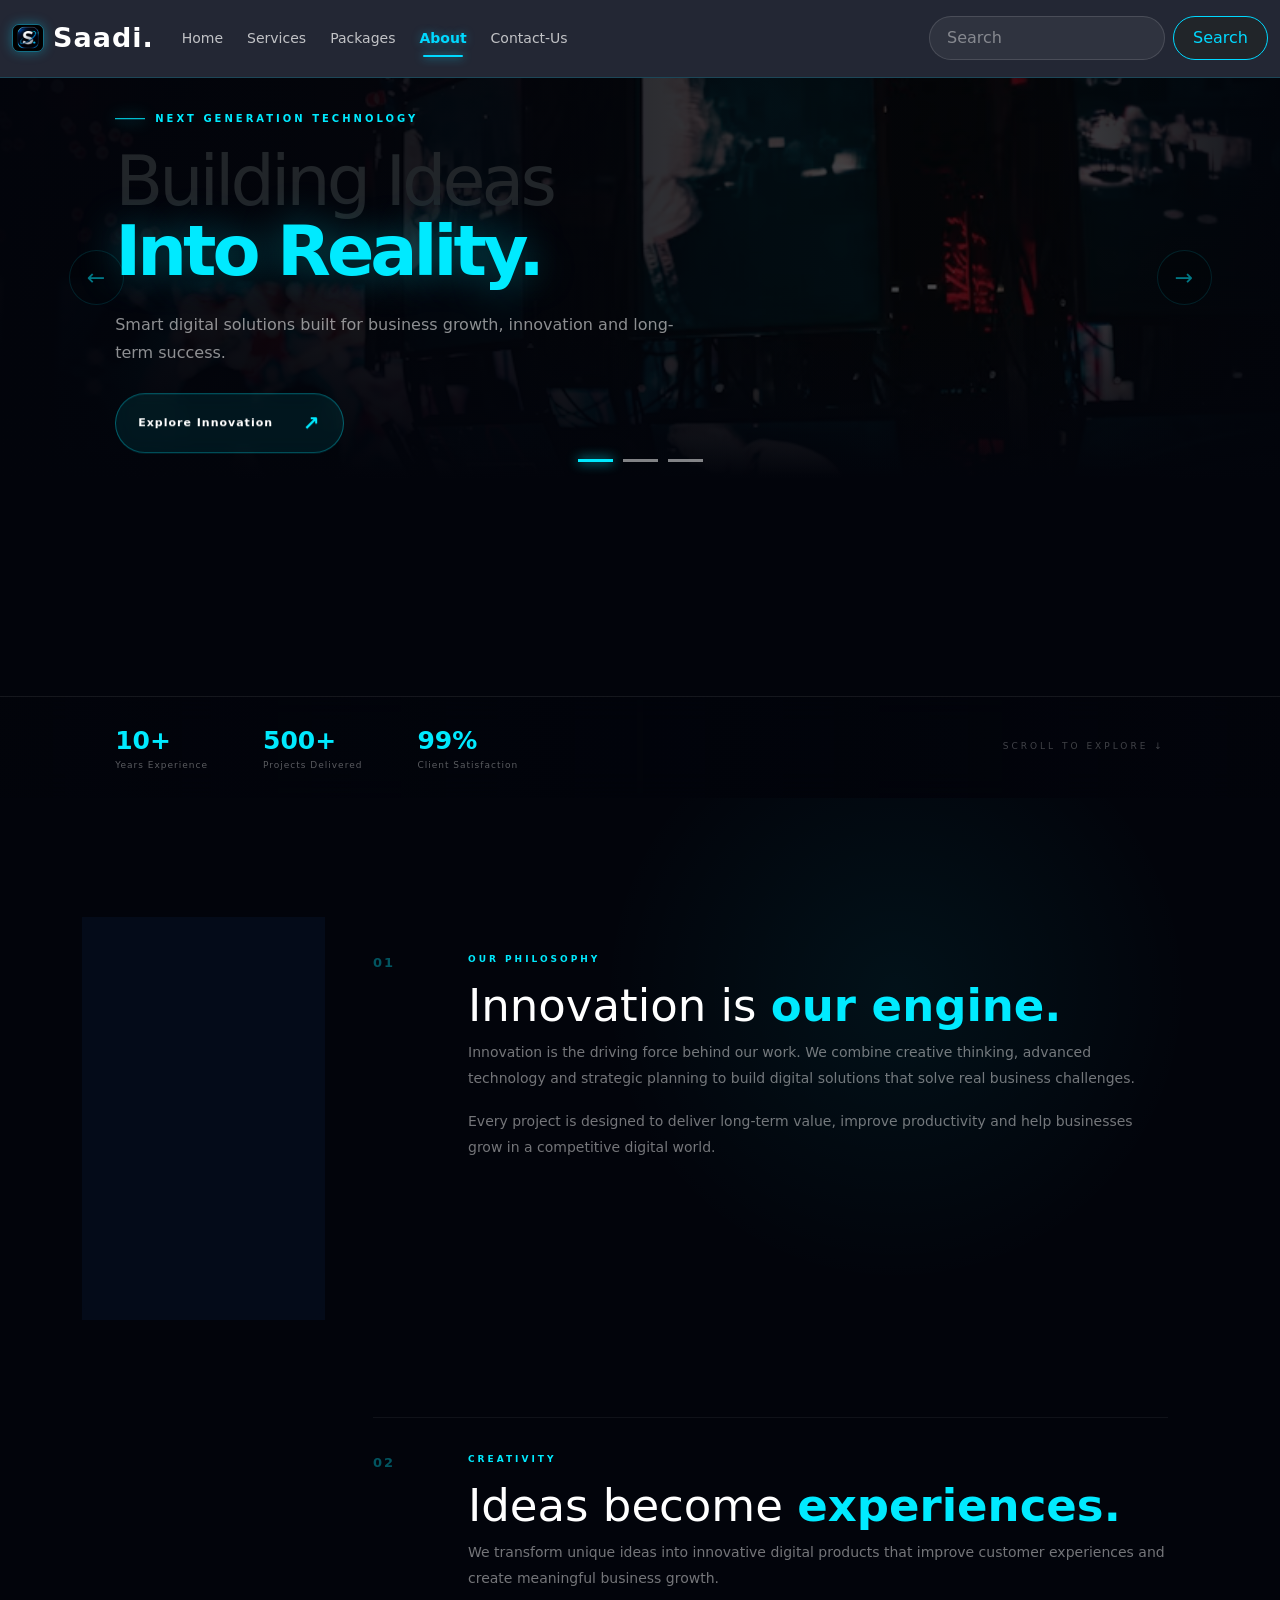
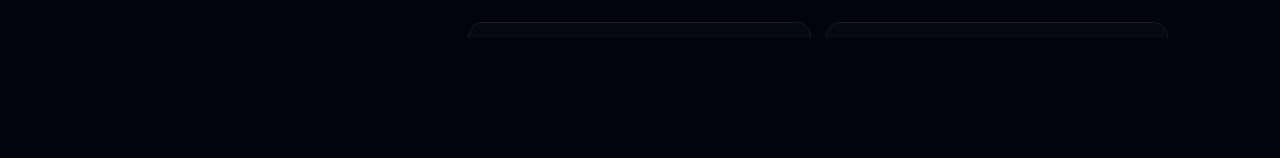
==== about.html @ c5bcc692 "Saadi101" ====
<!DOCTYPE html>
<html lang="en">

<head>
    <meta charset="UTF-8">
    <meta name="viewport" content="width=device-width, initial-scale=1.0">

    <title>SF | Innovation</title>

    <link href="https://cdn.jsdelivr.net/npm/bootstrap@5.0.2/dist/css/bootstrap.min.css"
        rel="stylesheet">

    <link rel="stylesheet" href="style.css">
    <link rel="stylesheet" href="about.css">
    <link rel="stylesheet" href="nav.css">
</head>

<body>

    <nav class="navbar navbar-expand-lg navbar-dark bg-primary">

    <div class="container-fluid">

        <a class="navbar-brand" href="#">
            <img src="images/S.Logo.png" width="30" height="24" alt="">
            Saadi.
        </a>

        <button
            class="navbar-toggler"
            type="button"
            data-bs-toggle="collapse"
            data-bs-target="#navbarSupportedContent">

            <span class="navbar-toggler-icon"></span>

        </button>


        <div class="collapse navbar-collapse"
             id="navbarSupportedContent">

            <ul class="navbar-nav me-auto mb-2 mb-lg-0">

                <li class="nav-item">
                    <a class="nav-link" href="index.html">
                        Home
                    </a>
                </li>

                <li class="nav-item">
                    <a class="nav-link" href="services.html">
                        Services
                    </a>
                </li>

                <li class="nav-item">
                    <a class="nav-link " href="Pakages.html">
                        Packages
                    </a>
                </li>
                  <li class="nav-item " >
            <a class="nav-link active " href="about.html" tabindex="-1">About</a>
                   </li>
                <li class="nav-item">
                    <a class="nav-link" href="contact.html">
                        Contact-Us
                    </a>
                </li>

            </ul>


            <form class="d-flex">

                <input
                    class="form-control me-2"
                    type="search"
                    placeholder="Search">

                <button
                    class="btn btn-outline-success bg-dark"
                    type="submit">

                    Search

                </button>

            </form>

        </div>

    </div>

</nav>
    <!-- ================= HERO CAROUSEL ================= -->

    <section class="advanced-hero">

        <div id="heroCarousel"
            class="carousel slide"
            data-bs-ride="carousel"
            data-bs-interval="5000">

            <!-- Indicators -->

            <div class="carousel-indicators">

                <button type="button"
                    data-bs-target="#heroCarousel"
                    data-bs-slide-to="0"
                    class="active"></button>

                <button type="button"
                    data-bs-target="#heroCarousel"
                    data-bs-slide-to="1"></button>

                <button type="button"
                    data-bs-target="#heroCarousel"
                    data-bs-slide-to="2"></button>

            </div>


            <div class="carousel-inner">

                <!-- SLIDE 1 -->

                <div class="carousel-item active">

                    <img src="card images/9.jpg"
                        class="hero-image"
                        alt="Innovation">

                    <div class="hero-overlay"></div>

                    <div class="hero-content">

                        <div class="hero-tag">
                            <span></span>
                            NEXT GENERATION TECHNOLOGY
                        </div>

                        <h1>
                            Building Ideas
                            <strong>Into Reality.</strong>
                        </h1>

                        <p>
                            Smart digital solutions built for business
                            growth, innovation and long-term success.
                        </p>

                        <a href="#innovation"
                            class="hero-button">
                            Explore Innovation
                            <span>↗</span>
                        </a>

                    </div>

                </div>


                <!-- SLIDE 2 -->

                <div class="carousel-item">

                    <img src="card images/8.jpg"
                        class="hero-image"
                        alt="Artificial Intelligence">

                    <div class="hero-overlay"></div>

                    <div class="hero-content">

                        <div class="hero-tag">
                            <span></span>
                            INTELLIGENT SYSTEMS
                        </div>

                        <h1>
                            Intelligence
                            <strong>Without Limits.</strong>
                        </h1>

                        <p>
                            Powerful AI systems that automate tasks,
                            improve decisions and transform businesses.
                        </p>

                        <a href="services.html"
                            class="hero-button">
                            Discover AI
                            <span>↗</span>
                        </a>

                    </div>

                </div>


                <!-- SLIDE 3 -->

                <div class="carousel-item">

                    <img src="card images/7.jpg"
                        class="hero-image"
                        alt="Software Development">

                    <div class="hero-overlay"></div>

                    <div class="hero-content">

                        <div class="hero-tag">
                            <span></span>
                            SOFTWARE ENGINEERING
                        </div>

                        <h1>
                            Technology
                            <strong>That Scales.</strong>
                        </h1>

                        <p>
                            Modern, secure and scalable software
                            engineered for ambitious businesses.
                        </p>

                        <a href="packages.html"
                            class="hero-button">
                            View Solutions
                            <span>↗</span>
                        </a>

                    </div>

                </div>

            </div>


            <!-- Controls -->

            <button class="carousel-control-prev"
                type="button"
                data-bs-target="#heroCarousel"
                data-bs-slide="prev">

                <span class="custom-arrow">
                    ←
                </span>

            </button>

            <button class="carousel-control-next"
                type="button"
                data-bs-target="#heroCarousel"
                data-bs-slide="next">

                <span class="custom-arrow">
                    →
                </span>

            </button>

        </div>


        <!-- Hero bottom stats -->

        <div class="hero-stats">

            <div>
                <strong>10+</strong>
                <span>Years Experience</span>
            </div>

            <div>
                <strong>500+</strong>
                <span>Projects Delivered</span>
            </div>

            <div>
                <strong>99%</strong>
                <span>Client Satisfaction</span>
            </div>

            <div class="scroll-text">
                SCROLL TO EXPLORE ↓
            </div>

        </div>

    </section>



    <!-- ================= MAIN CONTENT ================= -->

    <section class="innovation-section"
        id="innovation">

        <div class="container">

            <div class="row g-5">


                <!-- SIDEBAR -->

                <div class="col-lg-3">

                    <div class="innovation-sidebar"
                        id="navbar-example3">

                        <div class="sidebar-title">

                            <span>
                                Saadi. / EXPLORE
                            </span>

                            <h3>
                                Our Vision
                            </h3>

                        </div>


                        <nav class="nav flex-column">

                            <a class="nav-link active"
                                href="#item-1">

                                <span>01</span>
                                Innovation

                            </a>

                            <a class="nav-link"
                                href="#item-1-1">

                                <span>02</span>
                                Creative Solutions

                            </a>

                            <a class="nav-link"
                                href="#item-1-2">

                                <span>03</span>
                                Focused Development

                            </a>

                            <a class="nav-link"
                                href="#item-2">

                                <span>04</span>
                                AI & Technology

                            </a>

                            <a class="nav-link"
                                href="#item-3">

                                <span>05</span>
                                Our Approach

                            </a>

                        </nav>

                    </div>

                </div>


                <!-- CONTENT -->

                <div class="col-lg-9">

                    <div class="innovation-content"
                        data-bs-spy="scroll"
                        data-bs-target="#navbar-example3"
                        data-bs-offset="120"
                        tabindex="0">


                        <!-- ITEM 1 -->

                        <article class="content-block"
                            id="item-1">

                            <div class="content-number">
                                01
                            </div>

                            <div>

                                <div class="content-label">
                                    OUR PHILOSOPHY
                                </div>

                                <h2>
                                    Innovation is
                                    <span>our engine.</span>
                                </h2>

                                <p>
                                    Innovation is the driving force behind
                                    our work. We combine creative thinking,
                                    advanced technology and strategic
                                    planning to build digital solutions
                                    that solve real business challenges.
                                </p>

                                <p>
                                    Every project is designed to deliver
                                    long-term value, improve productivity
                                    and help businesses grow in a
                                    competitive digital world.
                                </p>

                            </div>

                        </article>


                        <!-- ITEM 1.1 -->

                        <article class="content-block"
                            id="item-1-1">

                            <div class="content-number">
                                02
                            </div>

                            <div>

                                <div class="content-label">
                                    CREATIVITY
                                </div>

                                <h2>
                                    Ideas become
                                    <span>experiences.</span>
                                </h2>

                                <p>
                                    We transform unique ideas into
                                    innovative digital products that
                                    improve customer experiences and
                                    create meaningful business growth.
                                </p>

                                <div class="feature-grid">

                                    <div class="feature-box">

                                        <span>✦</span>

                                        <h4>
                                            Creative Thinking
                                        </h4>

                                        <p>
                                            Fresh ideas designed around
                                            real-world problems.
                                        </p>

                                    </div>

                                    <div class="feature-box">

                                        <span>◈</span>

                                        <h4>
                                            User Focused
                                        </h4>

                                        <p>
                                            Experiences built around
                                            people and usability.
                                        </p>

                                    </div>

                                </div>

                            </div>

                        </article>


                        <!-- ITEM 1.2 -->

                        <article class="content-block"
                            id="item-1-2">

                            <div class="content-number">
                                03
                            </div>

                            <div>

                                <div class="content-label">
                                    ENGINEERING
                                </div>

                                <h2>
                                    Built for
                                    <span>tomorrow.</span>
                                </h2>

                                <p>
                                    Every solution we build is designed
                                    for scalability, performance and
                                    adaptability.
                                </p>

                                <div class="progress-item">

                                    <div>
                                        <span>Performance</span>
                                        <b>95%</b>
                                    </div>

                                    <div class="progress">
                                        <div style="width:95%"></div>
                                    </div>

                                </div>


                                <div class="progress-item">

                                    <div>
                                        <span>Scalability</span>
                                        <b>92%</b>
                                    </div>

                                    <div class="progress">
                                        <div style="width:92%"></div>
                                    </div>

                                </div>


                                <div class="progress-item">

                                    <div>
                                        <span>Reliability</span>
                                        <b>98%</b>
                                    </div>

                                    <div class="progress">
                                        <div style="width:98%"></div>
                                    </div>

                                </div>

                            </div>

                        </article>


                        <!-- ITEM 2 -->

                        <article class="content-block"
                            id="item-2">

                            <div class="content-number">
                                04
                            </div>

                            <div>

                                <div class="content-label">
                                    TECHNOLOGY
                                </div>

                                <h2>
                                    Intelligence
                                    <span>meets technology.</span>
                                </h2>

                                <p>
                                    From artificial intelligence and
                                    automation to modern cloud systems,
                                    we use technology to create smarter,
                                    faster and more efficient solutions.
                                </p>

                                <div class="tech-tags">

                                    <span>AI</span>
                                    <span>Machine Learning</span>
                                    <span>Cloud</span>
                                    <span>Automation</span>
                                    <span>Cyber Security</span>
                                    <span>Web</span>

                                </div>

                            </div>

                        </article>


                        <!-- ITEM 3 -->

                        <article class="content-block"
                            id="item-3">

                            <div class="content-number">
                                05
                            </div>

                            <div>

                                <div class="content-label">
                                    OUR APPROACH
                                </div>

                                <h2>
                                    Simple process.
                                    <span>Powerful results.</span>
                                </h2>

                                <p>
                                    We believe great technology should
                                    solve problems rather than create them.
                                    Our process keeps every project clear,
                                    focused and measurable.
                                </p>

                                <div class="process-grid">

                                    <div>
                                        <b>01</b>
                                        <h4>Discover</h4>
                                    </div>

                                    <div>
                                        <b>02</b>
                                        <h4>Design</h4>
                                    </div>

                                    <div>
                                        <b>03</b>
                                        <h4>Develop</h4>
                                    </div>

                                    <div>
                                        <b>04</b>
                                        <h4>Launch</h4>
                                    </div>

                                </div>

                            </div>

                        </article>

                    </div>

                </div>

            </div>

        </div>

    </section>



    <!-- BOOTSTRAP JS -->

    <script src="https://cdn.jsdelivr.net/npm/bootstrap@5.0.2/dist/js/bootstrap.bundle.min.js">
    </script>


    <script>

        const scrollSpy = new bootstrap.ScrollSpy(
            document.body,
            {
                target: '#navbar-example3',
                offset: 120
            }
        );

    </script>

</body>

</html>
---- style.css ----
.services {
    display: flex;
    flex-wrap: wrap;
    gap: 10px 20px;
    justify-content: space-evenly;
    margin-top: 20px;
    background-color: #050816;
}
.services .card {
    width: 18rem;
    background: #0d1630;
    color: white;
    border: 1px solid rgba(0,217,255,.15);
    border-radius: 18px;
    overflow: hidden;
    transition: .4s;
}

.card-body {

    background-color: #b2bef5;
}
.card-img-top{
    width: 100%;
    height: 220px;
    object-fit: cover;
   

}
.card {
    background: transparent;
    border: none;
    margin-top: 20px;}


 .card > .card {
    width: 18rem;
    background: #0d1630;
    color: white;

    border: 1px solid rgba(0, 217, 255, 0.15);
    border-radius: 18px;

    overflow: hidden;

    box-shadow:
        0 10px 30px rgba(0, 0, 0, 0.35);

    transition: all 0.4s ease;
}

.card > .card:hover {
    transform: translateY(-10px);

    border-color: rgba(0, 217, 255, 0.6);

    box-shadow:
        0 15px 40px rgba(0, 217, 255, 0.18),
        0 0 25px rgba(0, 217, 255, 0.1);
}



.card-img-top {
    width: 100%;
    height: 220px;
    object-fit: cover;

    transition: 0.5s ease;
}

.card > .card:hover .card-img-top {
    transform: scale(1.08);}

    .card-body {
    background: linear-gradient(
        145deg,
        #111d3d,
        #0b1228
    );

    padding: 20px;
}




.card-title {
    color: #00d9ff;

    font-size: 21px;
    font-weight: 700;

    margin-bottom: 12px;

    transition: 0.3s;
}

.card > .card:hover .card-title {
    text-shadow:
        0 0 12px rgba(0, 217, 255, 0.6);
}


/* Description */

.card-text {
    color: rgba(255,255,255,0.65);

    line-height: 1.6;

    font-size: 14px;
}


/* Button */

.card .btn-primary {
    background: linear-gradient(
        135deg,
        #006eff,
        #00d9ff
    );

    border: none;

    border-radius: 30px;

    padding: 8px 20px;

    font-weight: 600;

    transition: 0.3s;
}

.card .btn-primary:hover {
    transform: translateY(-3px);

    box-shadow:
        0 8px 20px rgba(0, 217, 255, 0.35);
}




.carousel-item img {
    width: 100%;
    height: 400px;
    object-fit: cover;
    
}

.carousel-caption{
    font-weight: bold;
   color: rgb(5, 250, 66);
    text-decoration:solid ;
    
}




.scrollspy-example{
    height: 500px;
    overflow-y: auto;
    position: relative;
}
---- about.css ----
/* =================================================
   ADVANCED SF INNOVATION PAGE
================================================= */

.advanced-hero {

    position: relative;

    height: 720px;

    overflow: hidden;

    background: #02040b;

}


/* IMAGE */

.hero-image {

    width: 100%;

    height: 720px;

    object-fit: cover;

    filter:
        brightness(.42)
        saturate(.85);

    transform: scale(1.02);

    transition:
        transform 6s ease;
}

.carousel-item.active .hero-image {

    transform: scale(1.08);

}


/* DARK OVERLAY */

.hero-overlay {

    position: absolute;

    inset: 0;

    background:

        linear-gradient(
            90deg,
            rgba(2,4,11,.98) 0%,
            rgba(2,4,11,.75) 40%,
            rgba(2,4,11,.25) 75%,
            rgba(2,4,11,.85) 100%
        ),

        linear-gradient(
            0deg,
            #02040b 0%,
            transparent 40%
        );

}


/* HERO CONTENT */

.hero-content {

    position: absolute;

    left: 9%;

    top: 50%;

    transform:
        translateY(-50%);

    max-width: 650px;

    z-index: 5;

}

.hero-tag {

    display: inline-flex;

    align-items: center;

    gap: 10px;

    color: #00eaff;

    font-size: 10px;

    font-weight: 800;

    letter-spacing: 3px;

    margin-bottom: 20px;

}

.hero-tag span {

    width: 30px;

    height: 1px;

    background: #00eaff;

    box-shadow:
        0 0 15px #00eaff;

}


.hero-content h1 {

    font-size: 70px;

    line-height: 1;

    font-weight: 300;

    letter-spacing: -4px;

    margin: 0;

}

.hero-content h1 strong {

    display: block;

    color: #00eaff;

    font-weight: 800;

    text-shadow:
        0 0 40px
        rgba(0,234,255,.35);

}


.hero-content p {

    max-width: 560px;

    margin:

        25px 0;

    color:

        rgba(255,255,255,.55);

    font-size: 16px;

    line-height: 1.8;

}


/* BUTTON */

.hero-button {

    display: inline-flex;

    align-items: center;

    gap: 30px;

    padding: 14px 22px;

    color: white;

    text-decoration: none;

    font-size: 11px;

    font-weight: 800;

    letter-spacing: 1px;

    border-radius: 50px;

    background:

        rgba(0,234,255,.08);

    border:

        1px solid
        rgba(0,234,255,.35);

    backdrop-filter: blur(10px);

    transition: .4s;

}

.hero-button span {

    color: #00eaff;

    font-size: 20px;

}

.hero-button:hover {

    color: #02040b;

    background: #00eaff;

    transform:
        translateY(-4px);

    box-shadow:

        0 10px 40px
        rgba(0,234,255,.3);

}

.hero-button:hover span {

    color: #02040b;

}


/* CAROUSEL ARROWS */

.custom-arrow {

    display: flex;

    align-items: center;

    justify-content: center;

    width: 55px;

    height: 55px;

    border-radius: 50%;

    color: #00eaff;

    font-size: 22px;

    background:

        rgba(0,0,0,.3);

    border:

        1px solid
        rgba(0,234,255,.25);

    backdrop-filter: blur(10px);

    transition: .3s;

}

.custom-arrow:hover {

    color: #02040b;

    background: #00eaff;

}


/* INDICATORS */

.carousel-indicators {

    z-index: 10;

}

.carousel-indicators button {

    width: 35px !important;

    height: 3px !important;

    border: 0 !important;

    margin: 0 5px !important;

    background: rgba(255,255,255,.3);

}

.carousel-indicators .active {

    background: #00eaff;

    box-shadow:
        0 0 12px #00eaff;

}


/* HERO STATS */

.hero-stats {

    position: absolute;

    z-index: 20;

    bottom: 0;

    left: 0;

    right: 0;

    display: flex;

    align-items: center;

    gap: 55px;

    padding: 25px 9%;

    background:

        linear-gradient(
            90deg,
            rgba(2,4,11,.95),
            rgba(2,4,11,.5),
            rgba(2,4,11,.95)
        );

    border-top:
        1px solid
        rgba(255,255,255,.08);

    backdrop-filter:
        blur(15px);

}

.hero-stats div {

    display: flex;

    flex-direction: column;

}

.hero-stats strong {

    color: #00eaff;

    font-size: 25px;

}

.hero-stats span {

    color:
        rgba(255,255,255,.35);

    font-size: 9px;

    letter-spacing: 1px;

}

.hero-stats .scroll-text {

    margin-left: auto;

    color:
        rgba(255,255,255,.25);

    font-size: 9px;

    letter-spacing: 3px;

}


/* =================================================
   INNOVATION SECTION
================================================= */

.innovation-section {

    position: relative;

    padding: 120px 0;

    color: white;

    background:

        radial-gradient(
            circle at 70% 20%,
            rgba(0,234,255,.06),
            transparent 25%
        ),

        #02040b;

}


/* SIDEBAR */

.innovation-sidebar {

    position: sticky;

    top: 100px;

    padding: 25px;

    border-radius: 20px;

    background:

        rgba(8,18,35,.6);

    border:

        1px solid
        rgba(255,255,255,.07);

    backdrop-filter:
        blur(20px);

}

.sidebar-title {

    padding-bottom: 20px;

    margin-bottom: 15px;

    border-bottom:
        1px solid
        rgba(255,255,255,.07);

}

.sidebar-title span {

    color: #00eaff;

    font-size: 8px;

    letter-spacing: 3px;

}

.sidebar-title h3 {

    margin-top: 8px;

    font-size: 20px;

}


/* NAV */

.innovation-sidebar .nav-link {

    display: flex;

    align-items: center;

    gap: 15px;

    padding: 12px 10px;

    margin: 4px 0;

    color:
        rgba(255,255,255,.35) !important;

    border-radius: 10px;

    font-size: 12px;

    transition: .3s;

}

.innovation-sidebar .nav-link span {

    color:
        rgba(255,255,255,.2);

    font-size: 9px;

}

.innovation-sidebar .nav-link:hover {

    color: white !important;

    background:
        rgba(0,234,255,.05);

}

.innovation-sidebar .nav-link.active {

    color: #00eaff !important;

    background:
        linear-gradient(
            90deg,
            rgba(0,234,255,.1),
            transparent
        );

    border-left:
        2px solid #00eaff;

}


/* CONTENT */

.innovation-content {

    position: relative;

    max-height: 720px;

    overflow-y: auto;

    padding-right: 30px;

    scroll-behavior: smooth;

}


/* SCROLLBAR */

.innovation-content::-webkit-scrollbar {

    width: 4px;

}

.innovation-content::-webkit-scrollbar-track {

    background: transparent;

}

.innovation-content::-webkit-scrollbar-thumb {

    background: #00eaff;

    border-radius: 10px;

}


/* CONTENT BLOCK */

.content-block {

    display: grid;

    grid-template-columns: 70px 1fr;

    gap: 25px;

    min-height: 500px;

    padding: 35px 0 80px;

    border-bottom:
        1px solid
        rgba(255,255,255,.06);

}

.content-number {

    color:
        rgba(0,234,255,.35);

    font-size: 13px;

    font-weight: 800;

    letter-spacing: 2px;

}

.content-label {

    color: #00eaff;

    font-size: 9px;

    font-weight: 800;

    letter-spacing: 3px;

    margin-bottom: 15px;

}

.content-block h2 {

    font-size: 45px;

    font-weight: 300;

    line-height: 1.1;

}

.content-block h2 span {

    color: #00eaff;

    font-weight: 800;

}

.content-block p {

    max-width: 700px;

    color:
        rgba(255,255,255,.45);

    line-height: 1.9;

    font-size: 14px;

}


/* FEATURE BOXES */

.feature-grid {

    display: grid;

    grid-template-columns: 1fr 1fr;

    gap: 15px;

    margin-top: 30px;

}

.feature-box {

    padding: 22px;

    border-radius: 15px;

    background:
        rgba(255,255,255,.025);

    border:
        1px solid
        rgba(255,255,255,.07);

    transition: .3s;

}

.feature-box:hover {

    transform:
        translateY(-5px);

    border-color:
        rgba(0,234,255,.3);

}

.feature-box span {

    color: #00eaff;

    font-size: 22px;

}

.feature-box h4 {

    margin-top: 12px;

    font-size: 15px;

}

.feature-box p {

    font-size: 11px;

    line-height: 1.6;

}


/* PROGRESS */

.progress-item {

    margin-top: 25px;

}

.progress-item > div:first-child {

    display: flex;

    justify-content: space-between;

    color:
        rgba(255,255,255,.5);

    font-size: 11px;

    margin-bottom: 7px;

}

.progress-item b {

    color: #00eaff;

}

.progress {

    height: 4px;

    background:
        rgba(255,255,255,.07);

}

.progress div {

    height: 100%;

    background:
        linear-gradient(
            90deg,
            #006eff,
            #00eaff
        );

    box-shadow:
        0 0 12px
        rgba(0,234,255,.4);

}


/* TECH TAGS */

.tech-tags {

    display: flex;

    flex-wrap: wrap;

    gap: 10px;

    margin-top: 30px;

}

.tech-tags span {

    padding: 10px 15px;

    border-radius: 30px;

    color: #00eaff;

    font-size: 10px;

    background:
        rgba(0,234,255,.05);

    border:
        1px solid
        rgba(0,234,255,.15);

}


/* PROCESS */

.process-grid {

    display: grid;

    grid-template-columns:
        repeat(4,1fr);

    gap: 10px;

    margin-top: 30px;

}

.process-grid div {

    padding: 20px;

    border-radius: 15px;

    background:
        rgba(255,255,255,.025);

    border:
        1px solid
        rgba(255,255,255,.07);

}

.process-grid b {

    color: #00eaff;

    font-size: 11px;

}

.process-grid h4 {

    margin-top: 15px;

    font-size: 13px;

}


/* =================================================
   RESPONSIVE
================================================= */

@media(max-width: 991px) {

    .advanced-hero {

        height: 650px;

    }

    .hero-image {

        height: 650px;

    }

    .hero-content {

        left: 7%;

        right: 7%;

    }

    .hero-content h1 {

        font-size: 55px;

    }

    .hero-stats {

        gap: 25px;

        padding-left: 7%;

        padding-right: 7%;

    }

    .innovation-sidebar {

        position: relative;

        top: 0;

    }

}


@media(max-width: 600px) {

    .advanced-hero {

        height: 600px;

    }

    .hero-image {

        height: 600px;

    }

    .hero-content h1 {

        font-size: 43px;

        letter-spacing: -2px;

    }

    .hero-content p {

        font-size: 13px;

    }

    .hero-stats {

        gap: 15px;

        padding: 15px;

    }

    .hero-stats strong {

        font-size: 17px;

    }

    .hero-stats span {

        font-size: 7px;

    }

    .hero-stats .scroll-text {

        display: none;

    }

    .content-block {

        grid-template-columns: 1fr;

        gap: 10px;

    }

    .content-block h2 {

        font-size: 34px;

    }

    .feature-grid {

        grid-template-columns: 1fr;

    }

    .process-grid {

        grid-template-columns: 1fr 1fr;

    }

    .innovation-content {

        max-height: none;

        overflow: visible;

        padding-right: 0;

    }

}
---- nav.css ----
/* =========================================
   SF - GLOBAL ADVANCED NAVBAR
========================================= */

.navbar {
    padding: 13px 0;

    background: rgba(5, 10, 25, 0.88) !important;

    backdrop-filter: blur(20px);
    -webkit-backdrop-filter: blur(20px);

    border-bottom: 1px solid rgba(0, 217, 255, 0.18);

    box-shadow:
        0 8px 35px rgba(0, 0, 0, 0.35);

    transition: all 0.35s ease;
}


/* =========================================
   BRAND
========================================= */

.navbar-brand {
    display: flex;

    align-items: center;

    gap: 9px;

    color: #ffffff !important;

    font-size: 27px;

    font-weight: 800;

    letter-spacing: 1px;

    transition: 0.3s ease;
}

.navbar-brand:hover {
    color: #00d9ff !important;

    transform: translateY(-1px);
}


/* Logo */

.navbar-brand img {
    width: 32px;

    height: 28px;

    object-fit: cover;

    border-radius: 7px;

    border: 1px solid rgba(0, 217, 255, 0.4);

    box-shadow:
        0 0 12px rgba(0, 217, 255, 0.35);

    transition: 0.3s ease;
}

.navbar-brand:hover img {
    transform: rotate(-4deg) scale(1.08);

    box-shadow:
        0 0 22px rgba(0, 217, 255, 0.65);
}


/* =========================================
   NAV LINKS
========================================= */

.navbar .nav-link {
    position: relative;

    color: rgba(255, 255, 255, 0.72) !important;

    font-size: 14px;

    font-weight: 500;

    margin: 0 7px;

    padding: 8px 5px !important;

    transition:
        color 0.3s ease,
        transform 0.3s ease;
}


/* Hover */

.navbar .nav-link:hover {
    color: #00d9ff !important;

    transform: translateY(-2px);
}


/* =========================================
   ANIMATED UNDERLINE
========================================= */

.navbar .nav-link::after {
    content: "";

    position: absolute;

    width: 0;

    height: 2px;

    left: 50%;

    bottom: 0;

    background: #00d9ff;

    transform: translateX(-50%);

    box-shadow:
        0 0 10px rgba(0, 217, 255, 0.8);

    border-radius: 10px;

    transition: 0.3s ease;
}


.navbar .nav-link:hover::after,
.navbar .nav-link.active::after {
    width: 70%;
}


/* Active Page */

.navbar .nav-link.active {
    color: #00d9ff !important;

    font-weight: 600;

    text-shadow:
        0 0 10px rgba(0, 217, 255, 0.35);
}


/* =========================================
   SEARCH BOX
========================================= */

.navbar .form-control {
    min-width: 190px;

    padding: 9px 17px;

    background: rgba(255, 255, 255, 0.055);

    border: 1px solid rgba(255, 255, 255, 0.13);

    color: white;

    border-radius: 30px;

    outline: none;

    transition: 0.3s ease;
}


.navbar .form-control:hover {
    border-color:
        rgba(0, 217, 255, 0.35);
}


.navbar .form-control:focus {
    background:
        rgba(255, 255, 255, 0.09);

    border-color: #00d9ff;

    box-shadow:
        0 0 0 2px rgba(0, 217, 255, 0.08),
        0 0 18px rgba(0, 217, 255, 0.2);

    color: white;
}


.navbar .form-control::placeholder {
    color:
        rgba(255, 255, 255, 0.42);
}


/* =========================================
   SEARCH BUTTON
========================================= */

.navbar .btn {
    padding: 9px 19px;

    border-radius: 30px;

    border: 1px solid #00d9ff;

    color: #00d9ff;

    background: transparent;

    font-weight: 500;

    transition: 0.3s ease;
}


.navbar .btn:hover {
    background: #00d9ff !important;

    border-color: #00d9ff;

    color: #030711;

    transform: translateY(-2px);

    box-shadow:
        0 0 15px rgba(0, 217, 255, 0.4),
        0 5px 20px rgba(0, 217, 255, 0.18);
}


/* =========================================
   MOBILE TOGGLER
========================================= */

.navbar-toggler {
    padding: 7px 9px;

    border: 1px solid
        rgba(0, 217, 255, 0.35) !important;

    border-radius: 9px;

    transition: 0.3s ease;
}


.navbar-toggler:hover {
    border-color: #00d9ff !important;

    box-shadow:
        0 0 15px rgba(0, 217, 255, 0.25);
}


.navbar-toggler:focus {
    box-shadow:
        0 0 0 3px
        rgba(0, 217, 255, 0.12) !important;
}


/* =========================================
   NAVBAR RESPONSIVE
========================================= */

@media (max-width: 991px) {

    .navbar-collapse {
        margin-top: 15px;

        padding: 15px;

        border-radius: 15px;

        background:
            rgba(4, 10, 25, 0.96);

        border:
            1px solid
            rgba(0, 217, 255, 0.12);

        box-shadow:
            0 15px 35px
            rgba(0, 0, 0, 0.35);
    }


    .navbar .nav-link {
        margin: 4px 0;

        padding: 10px 12px !important;

        border-radius: 8px;
    }


    .navbar .nav-link:hover {
        background:
            rgba(0, 217, 255, 0.06);

        transform: translateX(4px);
    }


    .navbar .nav-link::after {
        left: 12px;

        transform: none;

        bottom: 4px;
    }


    .navbar .nav-link:hover::after,
    .navbar .nav-link.active::after {
        width: 45px;
    }


    .navbar form {
        margin-top: 10px;
    }


    .navbar .form-control {
        width: 100%;

        min-width: 0;
    }

}
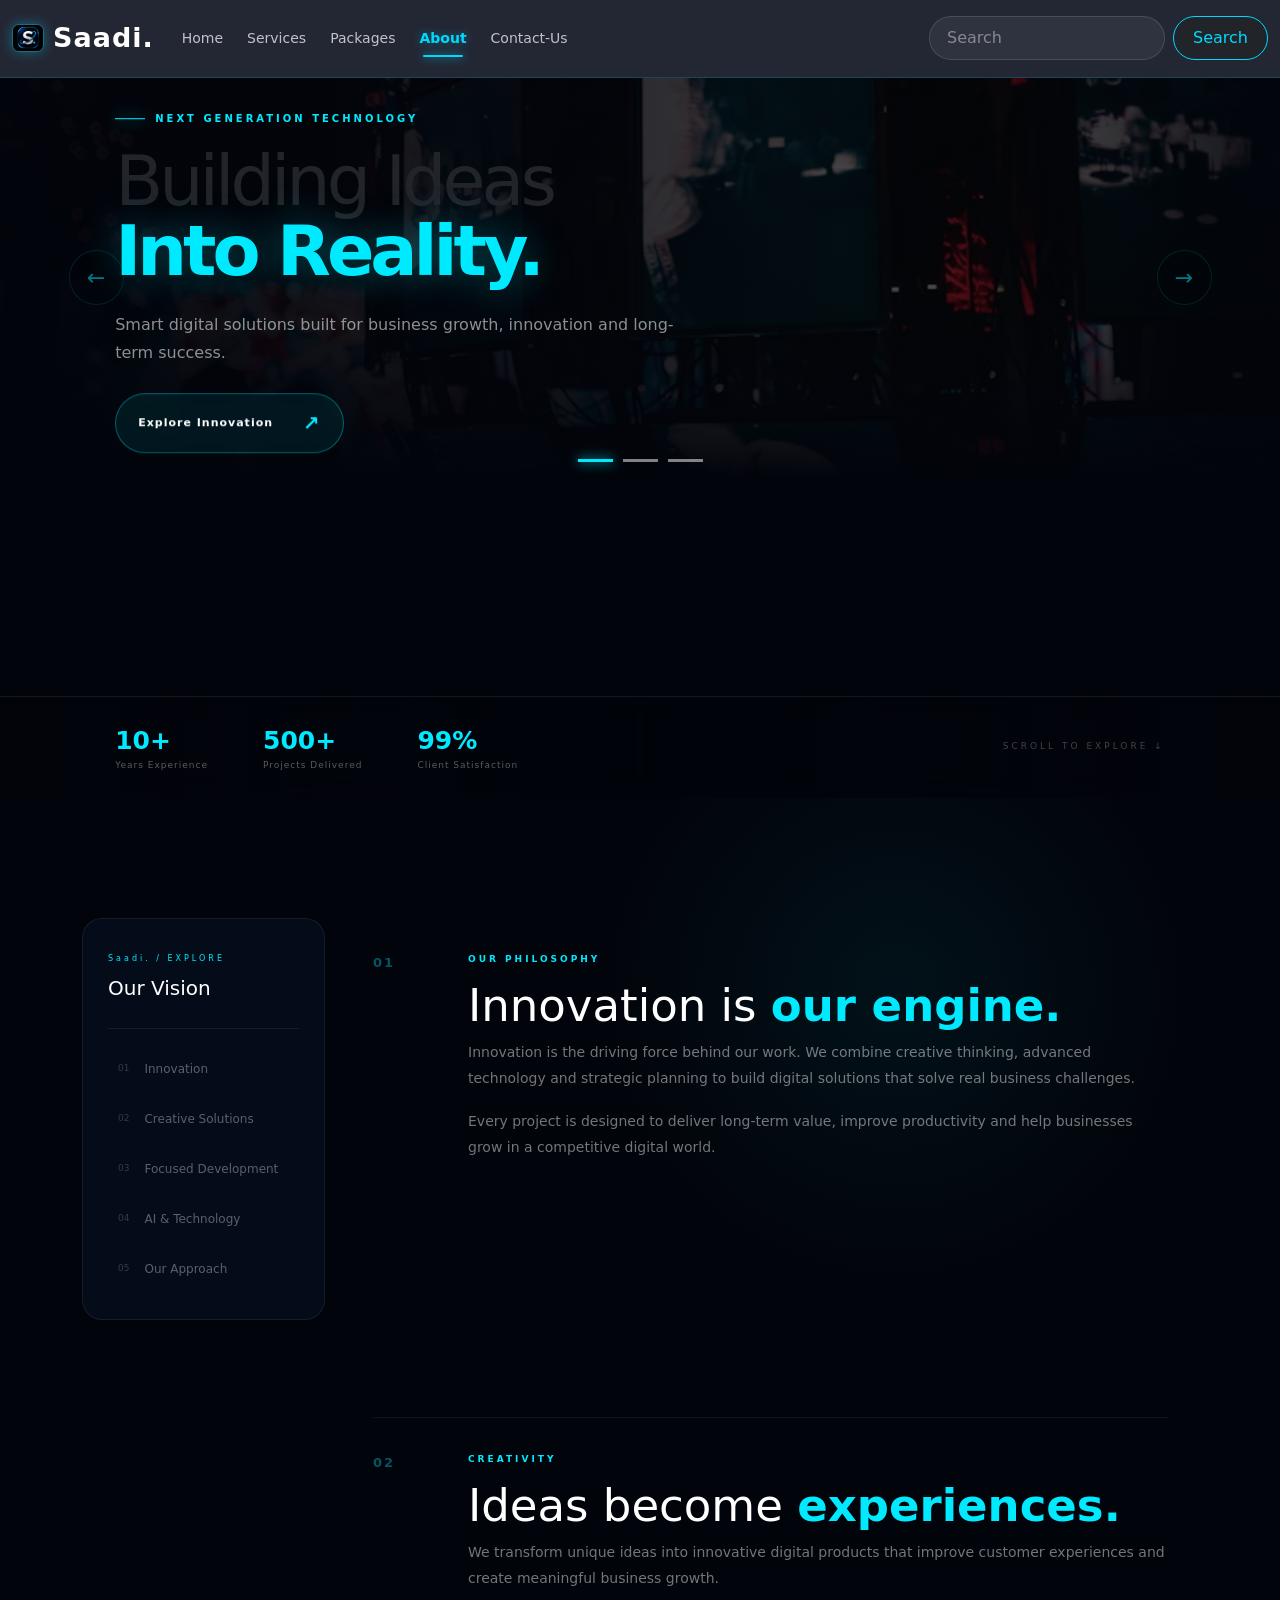
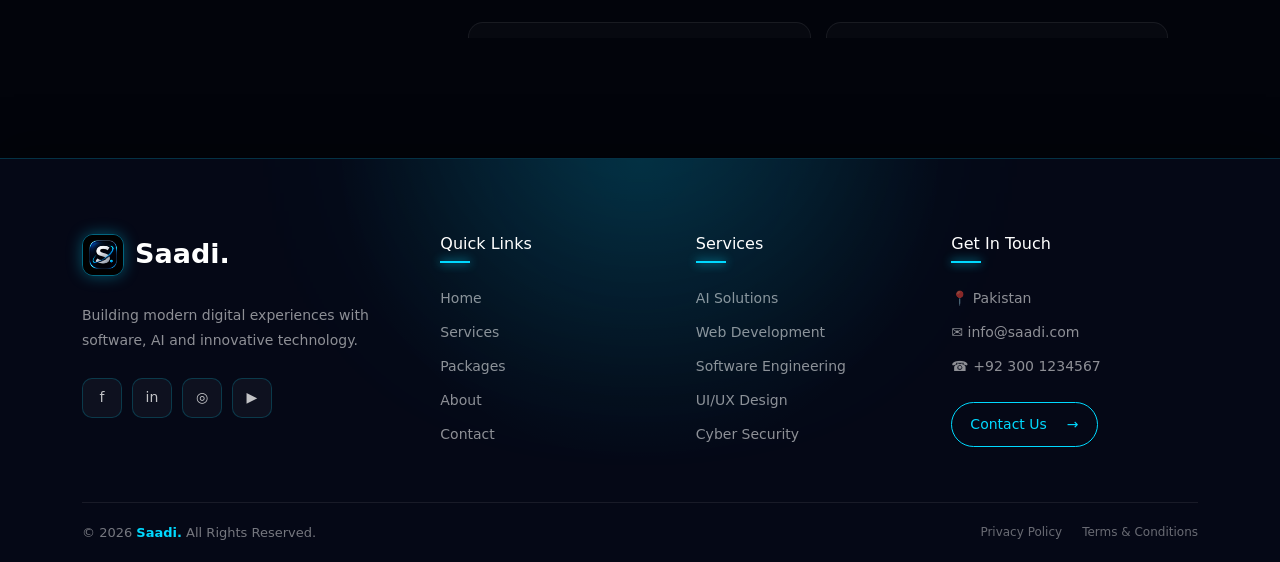
==== commit 4908879a: "added new folder" ====
--- a/about.html
+++ b/about.html
@@ -13,6 +13,7 @@
     <link rel="stylesheet" href="style.css">
     <link rel="stylesheet" href="about.css">
     <link rel="stylesheet" href="nav.css">
+    <link rel="stylesheet" href="footer.css">
 </head>
 
 <body>
@@ -21,7 +22,7 @@
 
     <div class="container-fluid">
 
-        <a class="navbar-brand" href="#">
+        <a class="navbar-brand" href="images/S.Logo.png" target="_main">
             <img src="images/S.Logo.png" width="30" height="24" alt="">
             Saadi.
         </a>
@@ -672,6 +673,102 @@
 
     </section>
 
+    <footer class="advanced-footer">
+
+    <div class="footer-glow"></div>
+
+    <div class="container">
+
+        <div class="footer-top">
+
+            <!-- Brand -->
+            <div class="footer-brand-box">
+
+                <a href="index.html" class="footer-logo">
+                    <img src="images/S.Logo.png" alt="Saadi Logo">
+                    <span>Saadi.</span>
+                </a>
+
+                <p>
+                    Building modern digital experiences with
+                    software, AI and innovative technology.
+                </p>
+
+                <div class="social-links">
+                    <a href="https://www.facebook.com/shah.saeedullah" target="_main">f</a>
+                    <a href="#">in</a>
+                    <a href="#">◎</a>
+                    <a href="#">▶</a>
+                </div>
+
+            </div>
+
+
+            <!-- Quick Links -->
+            <div class="footer-column">
+
+                <h4>Quick Links</h4>
+
+                <a href="index.html">Home</a>
+                <a href="services.html">Services</a>
+                <a href="Pakages.html">Packages</a>
+                <a href="about.html">About</a>
+                <a href="contact.html">Contact</a>
+
+            </div>
+
+
+            <!-- Services -->
+            <div class="footer-column">
+
+                <h4>Services</h4>
+
+                <a href="services.html">AI Solutions</a>
+                <a href="services.html">Web Development</a>
+                <a href="services.html">Software Engineering</a>
+                <a href="services.html">UI/UX Design</a>
+                <a href="services.html">Cyber Security</a>
+
+            </div>
+
+
+            <!-- Contact -->
+            <div class="footer-column footer-contact">
+
+                <h4>Get In Touch</h4>
+
+                <p>📍 Pakistan</p>
+                <p>✉ info@saadi.com</p>
+                <p>☎ +92 300 1234567</p>
+
+                <a href="contact.html" class="footer-contact-btn">
+                    Contact Us
+                    <span>→</span>
+                </a>
+
+            </div>
+
+        </div>
+
+
+        <!-- Bottom -->
+        <div class="footer-bottom">
+
+            <p>
+                © 2026 <strong>Saadi.</strong> All Rights Reserved.
+            </p>
+
+            <div>
+                <a href="#">Privacy Policy</a>
+                <a href="#">Terms & Conditions</a>
+            </div>
+
+        </div>
+
+    </div>
+
+</footer>
+
 
 
     <!-- BOOTSTRAP JS -->
--- a/footer.css
+++ b/footer.css
@@ -0,0 +1,401 @@
+/* =====================================
+   ADVANCED FOOTER
+===================================== */
+
+.advanced-footer {
+    position: relative;
+
+    background:
+        radial-gradient(
+            circle at 50% 0%,
+            rgba(0, 217, 255, .12),
+            transparent 40%
+        ),
+        #050816;
+
+    color: white;
+
+    padding: 75px 0 20px;
+
+    overflow: hidden;
+
+    border-top: 1px solid rgba(0, 217, 255, .2);
+
+    box-shadow:
+        0 -15px 40px rgba(0, 0, 0, .35);
+}
+
+
+/* Glow */
+
+.footer-glow {
+    position: absolute;
+
+    width: 350px;
+    height: 350px;
+
+    top: -250px;
+    left: 50%;
+
+    transform: translateX(-50%);
+
+    background: #00d9ff;
+
+    filter: blur(120px);
+
+    opacity: .12;
+
+    pointer-events: none;
+}
+
+
+/* =====================================
+   FOOTER TOP
+===================================== */
+
+.footer-top {
+    display: grid;
+
+    grid-template-columns:
+        1.5fr 1fr 1fr 1.2fr;
+
+    gap: 50px;
+
+    padding-bottom: 55px;
+}
+
+
+/* =====================================
+   BRAND
+===================================== */
+
+.footer-logo {
+    display: inline-flex;
+
+    align-items: center;
+
+    gap: 11px;
+
+    text-decoration: none;
+
+    color: white;
+
+    font-size: 27px;
+
+    font-weight: 800;
+}
+
+.footer-logo img {
+    width: 42px;
+    height: 42px;
+
+    object-fit: cover;
+
+    border-radius: 11px;
+
+    border: 1px solid rgba(0, 217, 255, .45);
+
+    box-shadow:
+        0 0 15px rgba(0, 217, 255, .35);
+
+    transition: .35s ease;
+}
+
+.footer-logo:hover img {
+    transform: rotate(-6deg) scale(1.08);
+
+    box-shadow:
+        0 0 25px rgba(0, 217, 255, .65);
+}
+
+.footer-brand-box > p {
+    max-width: 340px;
+
+    margin-top: 20px;
+
+    color: rgba(255,255,255,.55);
+
+    line-height: 1.8;
+
+    font-size: 14px;
+}
+
+
+/* =====================================
+   SOCIAL
+===================================== */
+
+.social-links {
+    display: flex;
+
+    gap: 10px;
+
+    margin-top: 25px;
+}
+
+.social-links a {
+    width: 40px;
+    height: 40px;
+
+    display: flex;
+
+    align-items: center;
+    justify-content: center;
+
+    border-radius: 10px;
+
+    border: 1px solid rgba(0,217,255,.2);
+
+    background: rgba(255,255,255,.04);
+
+    color: rgba(255,255,255,.75);
+
+    text-decoration: none;
+
+    font-size: 14px;
+
+    transition: .3s ease;
+}
+
+.social-links a:hover {
+    color: #050816;
+
+    background: #00d9ff;
+
+    border-color: #00d9ff;
+
+    transform: translateY(-5px);
+
+    box-shadow:
+        0 8px 20px rgba(0,217,255,.35);
+}
+
+
+/* =====================================
+   COLUMNS
+===================================== */
+
+.footer-column {
+    display: flex;
+
+    flex-direction: column;
+
+    gap: 13px;
+}
+
+.footer-column h4 {
+    margin-bottom: 12px;
+
+    font-size: 16px;
+
+    color: white;
+
+    position: relative;
+}
+
+.footer-column h4::after {
+    content: "";
+
+    display: block;
+
+    width: 30px;
+    height: 2px;
+
+    margin-top: 8px;
+
+    background: #00d9ff;
+
+    box-shadow:
+        0 0 10px #00d9ff;
+}
+
+.footer-column a {
+    width: fit-content;
+
+    color: rgba(255,255,255,.55);
+
+    text-decoration: none;
+
+    font-size: 14px;
+
+    transition: .3s ease;
+}
+
+.footer-column a:hover {
+    color: #00d9ff;
+
+    transform: translateX(6px);
+}
+
+
+/* =====================================
+   CONTACT
+===================================== */
+
+.footer-contact p {
+    margin: 0;
+
+    color: rgba(255,255,255,.55);
+
+    font-size: 14px;
+}
+
+.footer-contact-btn {
+    margin-top: 12px;
+
+    padding: 11px 18px;
+
+    border-radius: 30px;
+
+    border: 1px solid #00d9ff;
+
+    color: #00d9ff !important;
+
+    display: inline-flex;
+
+    align-items: center;
+
+    justify-content: space-between;
+
+    gap: 20px;
+
+    transition: .3s ease;
+}
+
+.footer-contact-btn:hover {
+    background: #00d9ff;
+
+    color: #050816 !important;
+
+    transform: translateX(0) !important;
+
+    box-shadow:
+        0 0 25px rgba(0,217,255,.4);
+}
+
+
+/* =====================================
+   BOTTOM
+===================================== */
+
+.footer-bottom {
+    border-top:
+        1px solid rgba(255,255,255,.08);
+
+    padding-top: 20px;
+
+    display: flex;
+
+    justify-content: space-between;
+
+    align-items: center;
+
+    gap: 20px;
+}
+
+.footer-bottom p {
+    margin: 0;
+
+    color: rgba(255,255,255,.45);
+
+    font-size: 13px;
+}
+
+.footer-bottom strong {
+    color: #00d9ff;
+}
+
+.footer-bottom div {
+    display: flex;
+
+    gap: 20px;
+}
+
+.footer-bottom a {
+    color: rgba(255,255,255,.4);
+
+    font-size: 12px;
+
+    text-decoration: none;
+
+    transition: .3s;
+}
+
+.footer-bottom a:hover {
+    color: #00d9ff;
+}
+
+
+/* =====================================
+   TABLET
+===================================== */
+
+@media (max-width: 991px) {
+
+    .footer-top {
+        grid-template-columns:
+            1fr 1fr;
+
+        gap: 40px;
+    }
+
+}
+
+
+/* =====================================
+   MOBILE
+===================================== */
+
+@media (max-width: 767px) {
+
+    .advanced-footer {
+        padding: 55px 20px 20px;
+    }
+
+    .footer-top {
+        grid-template-columns: 1fr;
+
+        gap: 35px;
+
+        text-align: center;
+    }
+
+    .footer-logo {
+        justify-content: center;
+    }
+
+    .footer-brand-box > p {
+        margin-left: auto;
+        margin-right: auto;
+    }
+
+    .social-links {
+        justify-content: center;
+    }
+
+    .footer-column {
+        align-items: center;
+    }
+
+    .footer-column h4::after {
+        margin-left: auto;
+        margin-right: auto;
+    }
+
+    .footer-column a:hover {
+        transform: translateY(-2px);
+    }
+
+    .footer-bottom {
+        flex-direction: column;
+
+        text-align: center;
+    }
+
+    .footer-bottom div {
+        flex-wrap: wrap;
+
+        justify-content: center;
+    }
+
+}
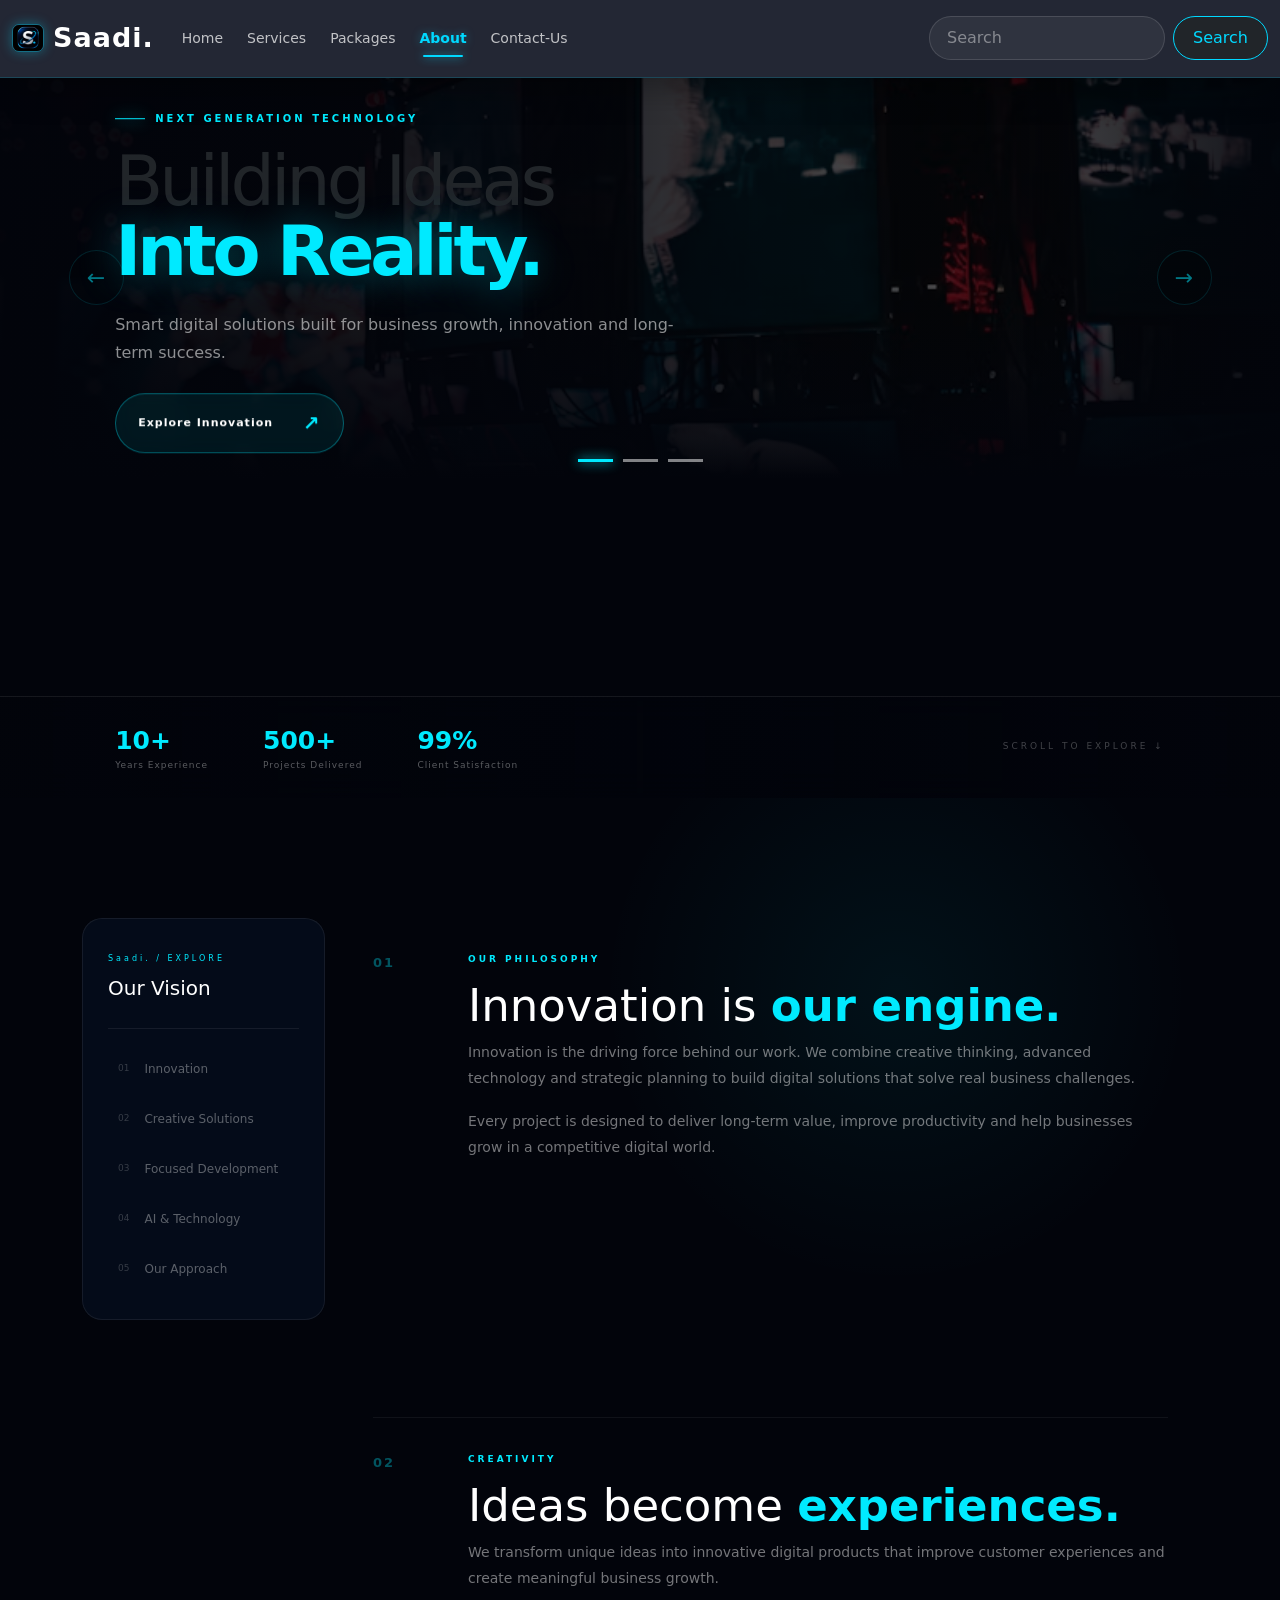
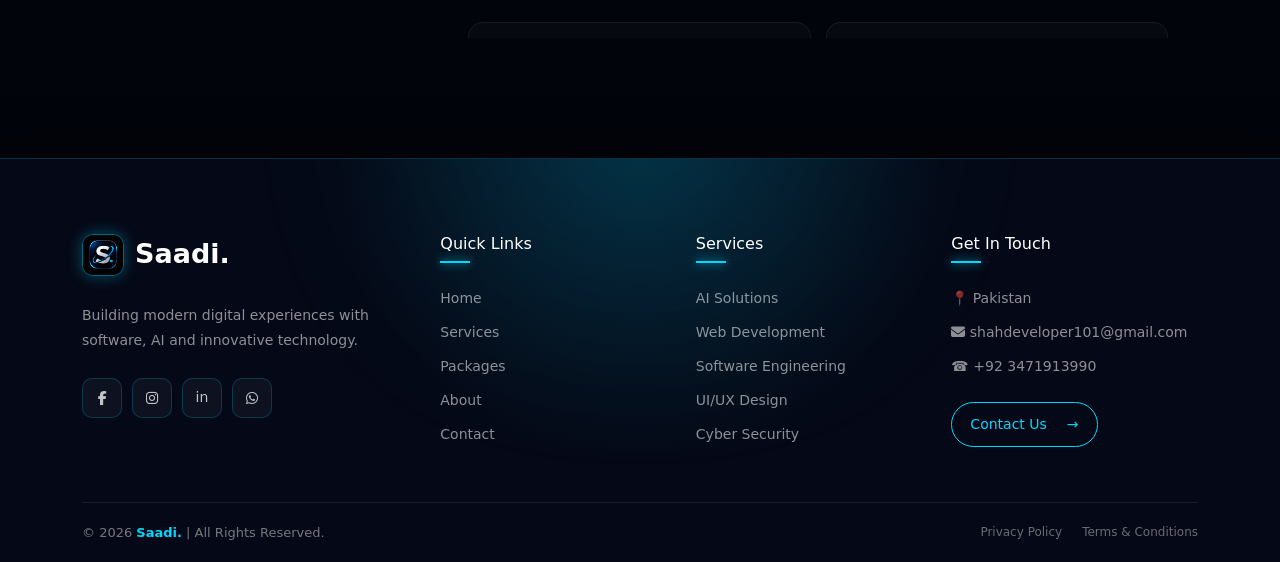
==== commit bd0e8f0c: "added new folder" ====
--- a/about.html
+++ b/about.html
@@ -5,20 +5,61 @@
     <meta charset="UTF-8">
     <meta name="viewport" content="width=device-width, initial-scale=1.0">
 
-    <title>SF | Innovation</title>
+    <title>About | Saadi.</title>
 
     <link href="https://cdn.jsdelivr.net/npm/bootstrap@5.0.2/dist/css/bootstrap.min.css"
         rel="stylesheet">
+
+        <link rel="stylesheet"
+      href="https://cdnjs.cloudflare.com/ajax/libs/font-awesome/6.5.2/css/all.min.css">
 
     <link rel="stylesheet" href="style.css">
     <link rel="stylesheet" href="about.css">
     <link rel="stylesheet" href="nav.css">
     <link rel="stylesheet" href="footer.css">
+    <link rel="stylesheet" href="search.js">
+
+    <style>
+        .search-highlight {
+    background: #451cff;
+    color: #050816;
+
+    padding: 2px 5px;
+
+    border-radius: 5px;
+
+    font-weight: 700;
+
+    box-shadow:
+        0 0 8px rgba(0, 217, 255, 0.6);
+
+    animation: searchGlow 1s ease-in-out;
+}
+
+@keyframes searchGlow {
+
+    0% {
+        box-shadow:
+            0 0 0 rgba(0, 217, 255, 0);
+    }
+
+    50% {
+        box-shadow:
+            0 0 18px rgba(0, 217, 255, 0.9);
+    }
+
+    100% {
+        box-shadow:
+            0 0 8px rgba(0, 217, 255, 0.6);
+    }
+
+}
+    </style>
 </head>
 
 <body>
 
-    <nav class="navbar navbar-expand-lg navbar-dark bg-primary">
+    <nav class="navbar navbar-expand-lg navbar-dark bg-primary sticky-top ">
 
     <div class="container-fluid">
 
@@ -72,22 +113,24 @@
             </ul>
 
 
-            <form class="d-flex">
-
-                <input
-                    class="form-control me-2"
-                    type="search"
-                    placeholder="Search">
-
-                <button
-                    class="btn btn-outline-success bg-dark"
-                    type="submit">
-
-                    Search
-
-                </button>
-
-            </form>
+              <form class="d-flex" onsubmit="return false;">
+
+    <input
+        id="searchInput"
+        class="form-control me-2"
+        type="search"
+        placeholder="Search"
+        aria-label="Search">
+
+    <button
+        class="btn btn-outline-success bg-dark"
+        type="button">
+
+        Search
+
+    </button>
+
+</form>
 
         </div>
 
@@ -673,7 +716,7 @@
 
     </section>
 
-    <footer class="advanced-footer">
+     <footer class="advanced-footer">
 
     <div class="footer-glow"></div>
 
@@ -695,10 +738,18 @@
                 </p>
 
                 <div class="social-links">
-                    <a href="https://www.facebook.com/shah.saeedullah" target="_main">f</a>
-                    <a href="#">in</a>
-                    <a href="#">◎</a>
-                    <a href="#">▶</a>
+            
+                    <a href="https://www.facebook.com/shah.saeedullah" target="_blank">
+                    <i class="fab fa-facebook-f"></i>
+                      </a>
+                    <a href="#" class="instagram">
+                      <i class="fab fa-instagram"></i>
+                    </a>
+                    <a href="https://pk.linkedin.com/in/shah-saeedullah-88266942a?trk=people-guest_people_search-card">in</a>
+                    <a href="https://wa.me/923471913990" target="_blank" class="whatsapp">
+                    <i class="fab fa-whatsapp"></i>
+                    </a>
+                    
                 </div>
 
             </div>
@@ -723,7 +774,7 @@
 
                 <h4>Services</h4>
 
-                <a href="services.html">AI Solutions</a>
+                <a href="AI.html">AI Solutions</a>
                 <a href="services.html">Web Development</a>
                 <a href="services.html">Software Engineering</a>
                 <a href="services.html">UI/UX Design</a>
@@ -738,8 +789,8 @@
                 <h4>Get In Touch</h4>
 
                 <p>📍 Pakistan</p>
-                <p>✉ info@saadi.com</p>
-                <p>☎ +92 300 1234567</p>
+                <p> <i class="fas fa-envelope"></i> shahdeveloper101@gmail.com</p>
+                <p>☎ +92 3471913990</p>
 
                 <a href="contact.html" class="footer-contact-btn">
                     Contact Us
@@ -755,7 +806,7 @@
         <div class="footer-bottom">
 
             <p>
-                © 2026 <strong>Saadi.</strong> All Rights Reserved.
+                © 2026 <strong>Saadi.</strong> | All Rights Reserved.
             </p>
 
             <div>
@@ -789,6 +840,11 @@
 
     </script>
 
+    <script src="https://cdn.jsdelivr.net/npm/bootstrap@5.0.2/dist/js/bootstrap.bundle.min.js"></script>
+
+<script src="search.js"></script>
+
+
 </body>
 
 </html>
--- a/style.css
+++ b/style.css
@@ -165,4 +165,44 @@
     height: 500px;
     overflow-y: auto;
     position: relative;
+}
+/* ================= MOBILE CARDS ================= */
+
+@media (max-width: 767px) {
+
+    .services {
+        display: grid;
+        grid-template-columns: repeat(2, 1fr);
+        gap: 15px;
+        padding: 15px 10px;
+    }
+
+    .services .card {
+        width: 100% !important;
+        margin-top: 0;
+        border-radius: 14px;
+    }
+
+    .card-img-top {
+        height: 130px;
+    }
+
+    .card-body {
+        padding: 13px;
+    }
+
+    .card-title {
+        font-size: 16px;
+        margin-bottom: 8px;
+    }
+
+    .card-text {
+        font-size: 11px;
+        line-height: 1.5;
+    }
+
+    .card .btn-primary {
+        font-size: 11px;
+        padding: 6px 13px;
+    }
 }
--- a/footer.css
+++ b/footer.css
@@ -349,53 +349,97 @@
 @media (max-width: 767px) {
 
     .advanced-footer {
-        padding: 55px 20px 20px;
+        padding: 35px 10px 15px;
     }
 
     .footer-top {
-        grid-template-columns: 1fr;
-
-        gap: 35px;
-
-        text-align: center;
-    }
-
+        display: grid;
+        grid-template-columns: 1.4fr 1fr 1fr 1.1fr;
+        gap: 10px;
+        text-align: left;
+    }
+
+    /* Brand */
     .footer-logo {
-        justify-content: center;
+        justify-content: flex-start;
+        font-size: 17px;
+        gap: 5px;
+    }
+
+    .footer-logo img {
+        width: 28px;
+        height: 28px;
     }
 
     .footer-brand-box > p {
-        margin-left: auto;
-        margin-right: auto;
-    }
-
+        font-size: 10px;
+        line-height: 1.5;
+        margin-top: 10px;
+    }
+
+    /* Social icons */
     .social-links {
-        justify-content: center;
-    }
-
+        gap: 4px;
+        margin-top: 12px;
+    }
+
+    .social-links a {
+        width: 25px;
+        height: 25px;
+        font-size: 10px;
+        border-radius: 6px;
+    }
+
+    /* Columns */
     .footer-column {
-        align-items: center;
+        align-items: flex-start;
+        gap: 7px;
+    }
+
+    .footer-column h4 {
+        font-size: 11px;
+        margin-bottom: 5px;
     }
 
     .footer-column h4::after {
-        margin-left: auto;
-        margin-right: auto;
-    }
-
-    .footer-column a:hover {
-        transform: translateY(-2px);
-    }
-
+        width: 20px;
+        height: 1px;
+        margin-top: 4px;
+    }
+
+    .footer-column a {
+        font-size: 9px;
+    }
+
+    /* Contact */
+    .footer-contact p {
+        font-size: 9px;
+    }
+
+    .footer-contact-btn {
+        padding: 6px 8px;
+        font-size: 9px;
+        gap: 5px;
+        margin-top: 5px;
+    }
+
+    /* Bottom */
     .footer-bottom {
         flex-direction: column;
-
         text-align: center;
+        gap: 8px;
+        padding-top: 12px;
+    }
+
+    .footer-bottom p {
+        font-size: 9px;
     }
 
     .footer-bottom div {
-        flex-wrap: wrap;
-
-        justify-content: center;
-    }
-
+        gap: 10px;
+    }
+
+    .footer-bottom a {
+        font-size: 8px;
+    }
 }
